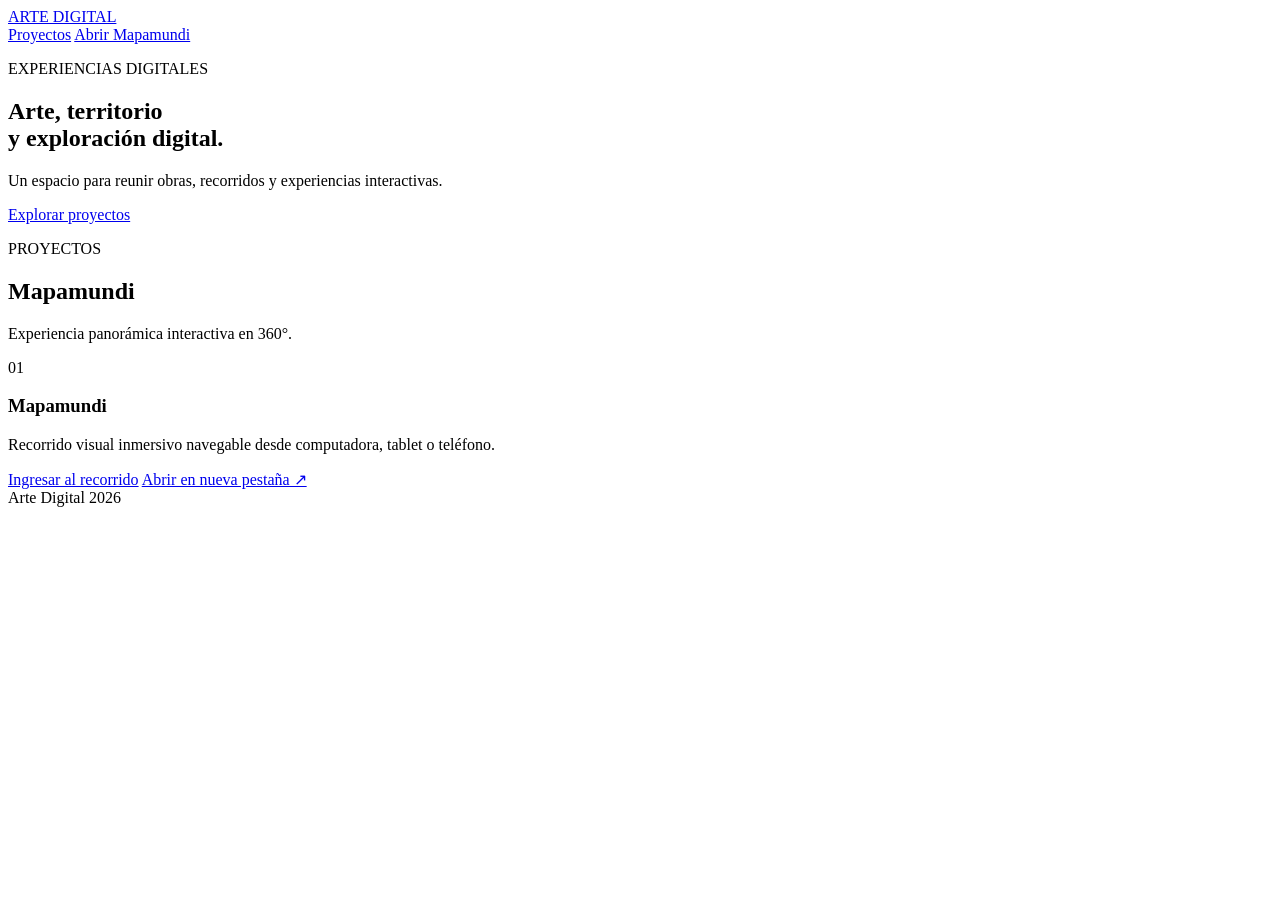
==== index.html @ e3f65c08 "Add files via upload" ====
<!doctype html>
<html lang="es">
<head>
  <meta charset="utf-8" />
  <meta name="viewport" content="width=device-width, initial-scale=1" />
  <meta name="theme-color" content="#0b0b0d" />
  <title>Arte Digital</title>
  <meta name="description" content="Arte Digital — proyectos, experiencias y recorridos interactivos." />
  <link rel="preconnect" href="https://fonts.googleapis.com">
  <link rel="preconnect" href="https://fonts.gstatic.com" crossorigin>
  <link href="https://fonts.googleapis.com/css2?family=Montserrat:wght@400;500;600;700&display=swap" rel="stylesheet">
  <link rel="stylesheet" href="styles.css" />
</head>
<body>
  <header class="site-header">
    <a class="brand" href="./">ARTE DIGITAL</a>
    <nav>
      <a href="#proyectos">Proyectos</a>
      <a href="./mapamundi/">Abrir Mapamundi</a>
    </nav>
  </header>

  <main>
    <section class="hero">
      <div class="hero-copy">
        <p class="eyebrow">EXPERIENCIAS DIGITALES</p>
        <h1>Arte, territorio<br>y exploración digital.</h1>
        <p class="lead">Un espacio para reunir obras, recorridos y experiencias interactivas.</p>
        <a class="button" href="#proyectos">Explorar proyectos</a>
      </div>
    </section>

    <section class="projects" id="proyectos">
      <div class="section-heading">
        <p class="eyebrow">PROYECTOS</p>
        <h2>Mapamundi</h2>
        <p>Experiencia panorámica interactiva en 360°.</p>
      </div>

      <article class="project-card">
        <div class="project-image" role="img" aria-label="Vista previa de Mapamundi"></div>
        <div class="project-info">
          <p class="project-number">01</p>
          <h3>Mapamundi</h3>
          <p>Recorrido visual inmersivo navegable desde computadora, tablet o teléfono.</p>
          <div class="actions">
            <a class="button" href="./mapamundi/">Ingresar al recorrido</a>
            <a class="text-link" href="./mapamundi/" target="_blank" rel="noopener">Abrir en nueva pestaña ↗</a>
          </div>
        </div>
      </article>
    </section>
  </main>

  <footer>
    <span>Arte Digital</span>
    <span>2026</span>
  </footer>
</body>
</html>
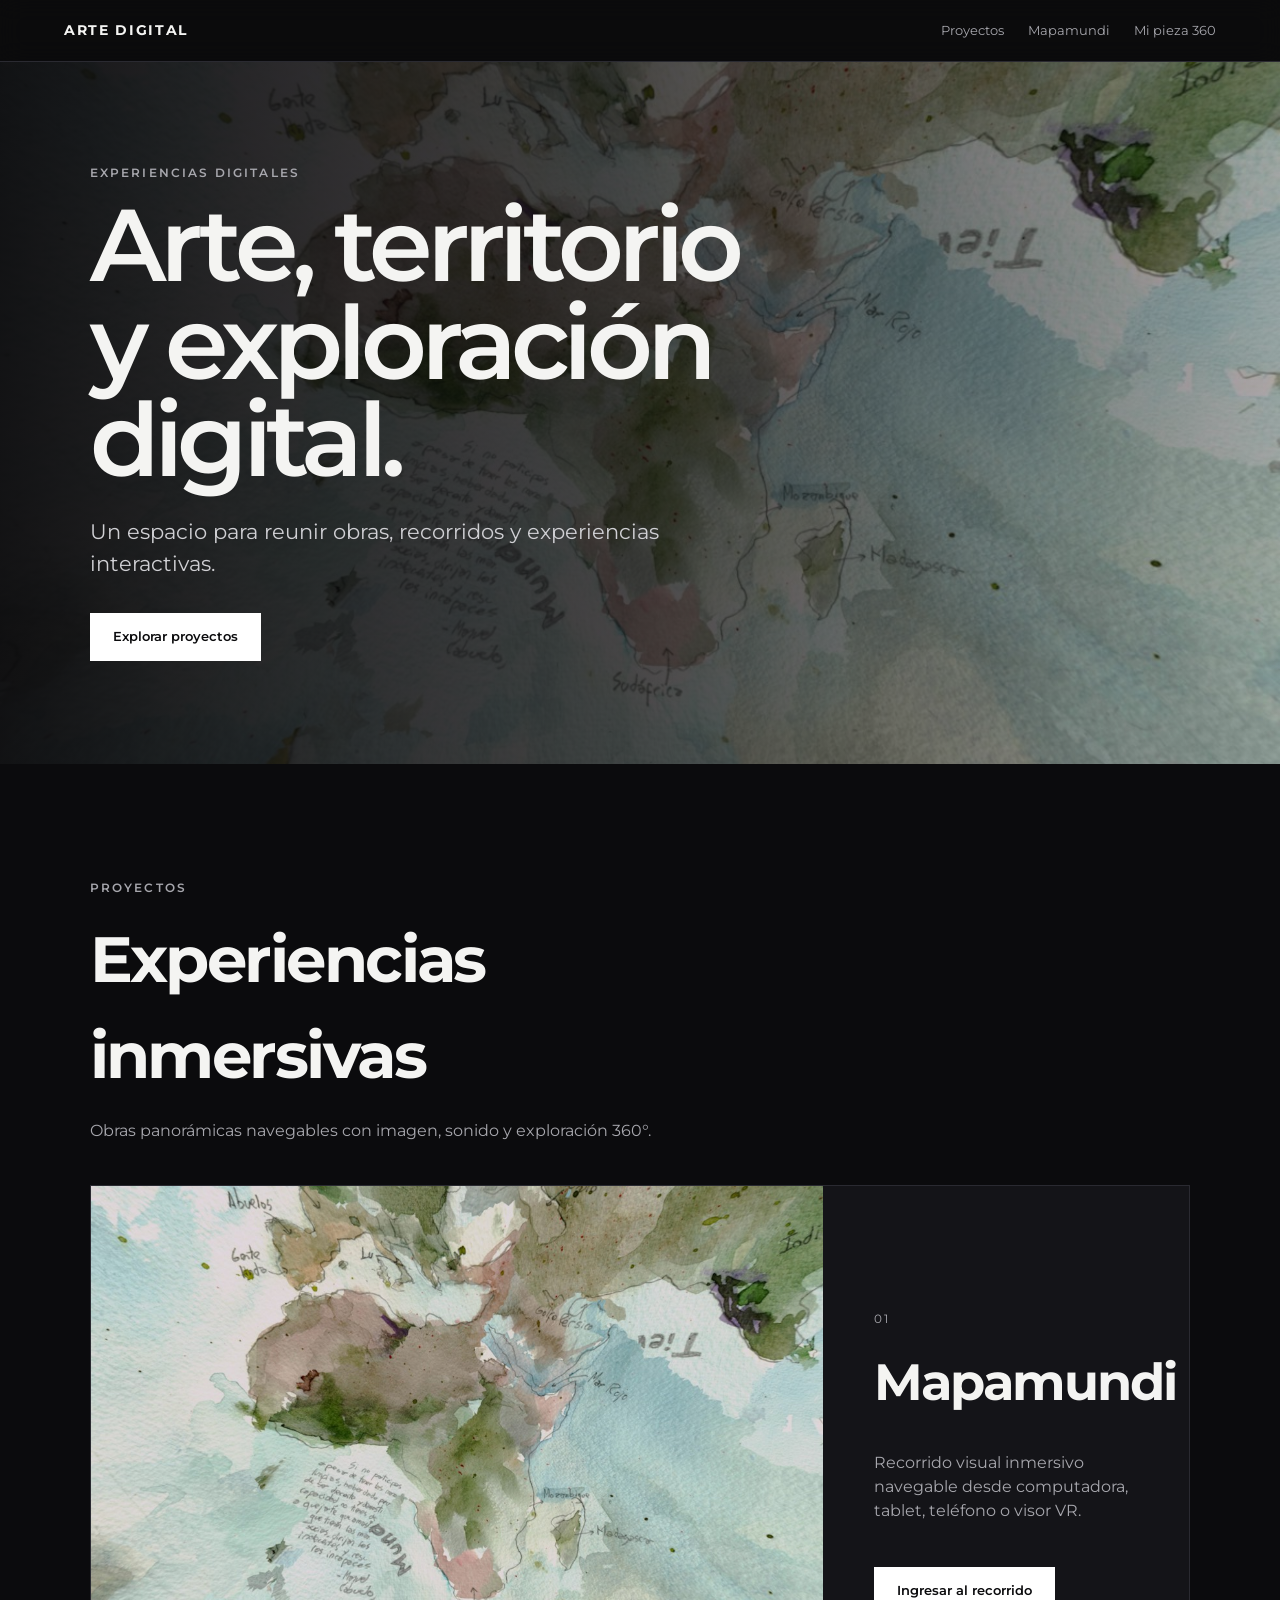
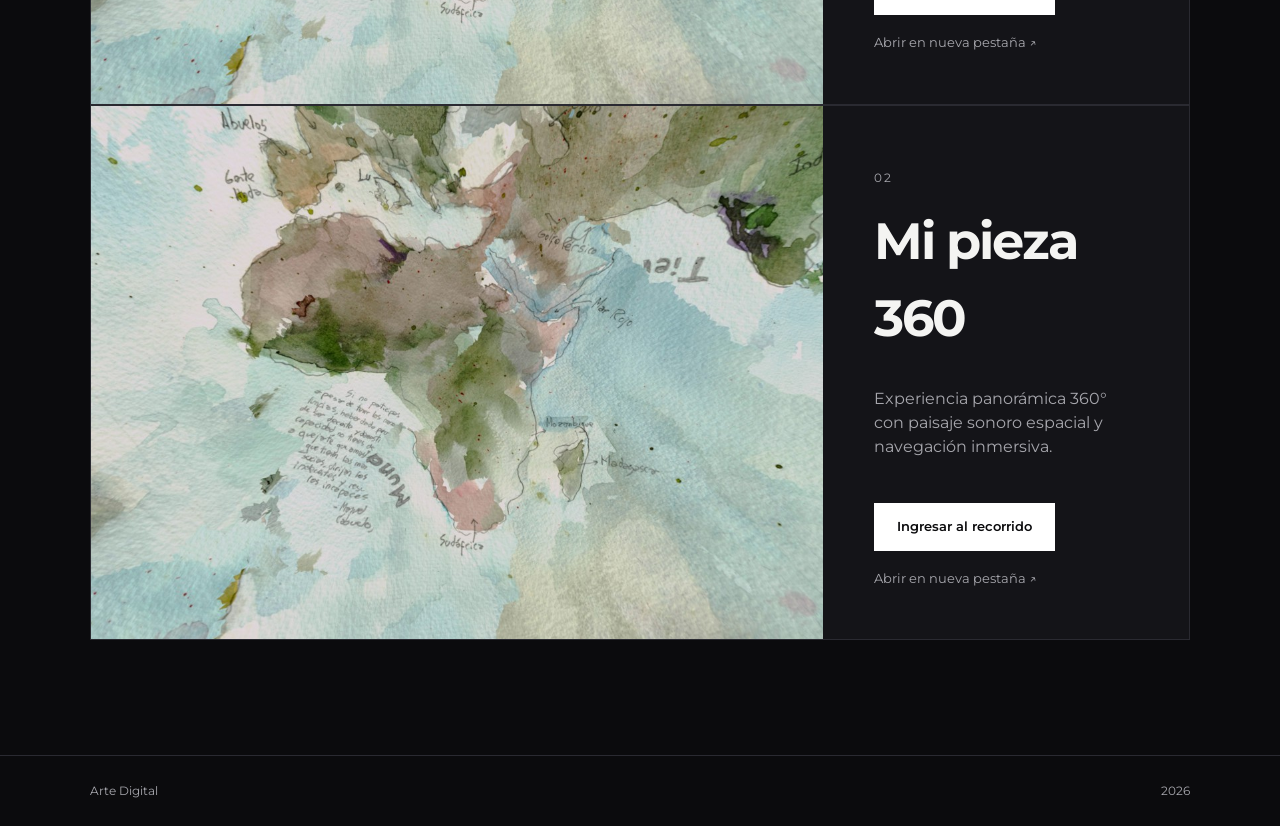
==== commit 3ecbe02e: "Add files via upload" ====
--- a/index.html
+++ b/index.html
@@ -16,7 +16,8 @@
     <a class="brand" href="./">ARTE DIGITAL</a>
     <nav>
       <a href="#proyectos">Proyectos</a>
-      <a href="./mapamundi/">Abrir Mapamundi</a>
+      <a href="./mapamundi/">Mapamundi</a>
+      <a href="./mipieza360/">Mi pieza 360</a>
     </nav>
   </header>
 
@@ -33,19 +34,32 @@
     <section class="projects" id="proyectos">
       <div class="section-heading">
         <p class="eyebrow">PROYECTOS</p>
-        <h2>Mapamundi</h2>
-        <p>Experiencia panorámica interactiva en 360°.</p>
+        <h2>Experiencias inmersivas</h2>
+        <p>Obras panorámicas navegables con imagen, sonido y exploración 360°.</p>
       </div>
 
       <article class="project-card">
-        <div class="project-image" role="img" aria-label="Vista previa de Mapamundi"></div>
+        <div class="project-image project-image-mapamundi" role="img" aria-label="Vista previa de Mapamundi"></div>
         <div class="project-info">
           <p class="project-number">01</p>
           <h3>Mapamundi</h3>
-          <p>Recorrido visual inmersivo navegable desde computadora, tablet o teléfono.</p>
+          <p>Recorrido visual inmersivo navegable desde computadora, tablet, teléfono o visor VR.</p>
           <div class="actions">
             <a class="button" href="./mapamundi/">Ingresar al recorrido</a>
             <a class="text-link" href="./mapamundi/" target="_blank" rel="noopener">Abrir en nueva pestaña ↗</a>
+          </div>
+        </div>
+      </article>
+
+      <article class="project-card">
+        <div class="project-image project-image-mipieza" role="img" aria-label="Vista previa de Mi pieza 360"></div>
+        <div class="project-info">
+          <p class="project-number">02</p>
+          <h3>Mi pieza 360</h3>
+          <p>Experiencia panorámica 360° con paisaje sonoro espacial y navegación inmersiva.</p>
+          <div class="actions">
+            <a class="button" href="./mipieza360/">Ingresar al recorrido</a>
+            <a class="text-link" href="./mipieza360/" target="_blank" rel="noopener">Abrir en nueva pestaña ↗</a>
           </div>
         </div>
       </article>
--- a/styles.css
+++ b/styles.css
@@ -0,0 +1,118 @@
+:root {
+  --bg: #0b0b0d;
+  --panel: #141418;
+  --text: #f4f4f2;
+  --muted: #a7a7ad;
+  --line: #2a2a31;
+  --accent: #ffffff;
+}
+
+* { box-sizing: border-box; }
+html { scroll-behavior: smooth; }
+body {
+  margin: 0;
+  background: var(--bg);
+  color: var(--text);
+  font-family: "Montserrat", Arial, sans-serif;
+  line-height: 1.5;
+}
+a { color: inherit; }
+.site-header {
+  position: sticky;
+  top: 0;
+  z-index: 20;
+  display: flex;
+  align-items: center;
+  justify-content: space-between;
+  padding: 20px clamp(20px, 5vw, 72px);
+  background: rgba(11, 11, 13, .82);
+  backdrop-filter: blur(12px);
+  border-bottom: 1px solid var(--line);
+}
+.brand {
+  text-decoration: none;
+  font-weight: 700;
+  letter-spacing: .12em;
+  font-size: 14px;
+}
+nav { display: flex; gap: 24px; }
+nav a { text-decoration: none; color: var(--muted); font-size: 13px; }
+nav a:hover { color: var(--text); }
+.hero {
+  min-height: 72vh;
+  display: grid;
+  align-items: end;
+  padding: clamp(44px, 8vw, 110px) clamp(20px, 7vw, 110px);
+  background:
+    linear-gradient(90deg, rgba(11,11,13,.96) 0%, rgba(11,11,13,.72) 48%, rgba(11,11,13,.24) 100%),
+    url("mapamundi-preview.jpg") center/cover no-repeat;
+}
+.hero-copy { max-width: 820px; }
+.eyebrow {
+  margin: 0 0 14px;
+  color: var(--muted);
+  font-size: 12px;
+  font-weight: 600;
+  letter-spacing: .18em;
+}
+h1 {
+  margin: 0;
+  font-size: clamp(48px, 8vw, 116px);
+  line-height: .95;
+  letter-spacing: -.055em;
+  font-weight: 600;
+}
+.lead {
+  max-width: 620px;
+  margin: 28px 0 34px;
+  color: #d0d0d4;
+  font-size: clamp(16px, 2vw, 21px);
+}
+.button {
+  display: inline-flex;
+  align-items: center;
+  justify-content: center;
+  min-height: 48px;
+  padding: 0 22px;
+  border: 1px solid var(--accent);
+  background: var(--accent);
+  color: #0b0b0d;
+  text-decoration: none;
+  font-size: 13px;
+  font-weight: 600;
+  transition: .2s ease;
+}
+.button:hover { background: transparent; color: var(--text); }
+.projects { padding: clamp(70px, 9vw, 130px) clamp(20px, 7vw, 110px); }
+.section-heading { max-width: 650px; margin-bottom: 42px; }
+.section-heading h2 { margin: 0 0 10px; font-size: clamp(36px, 5vw, 70px); letter-spacing: -.04em; }
+.section-heading p:last-child { color: var(--muted); }
+.project-card {
+  display: grid;
+  grid-template-columns: minmax(0, 1.5fr) minmax(280px, .75fr);
+  min-height: 520px;
+  border: 1px solid var(--line);
+  background: var(--panel);
+}
+.project-image { background: url("mapamundi-preview.jpg") center/cover no-repeat; min-height: 420px; }
+.project-info { display: flex; flex-direction: column; justify-content: flex-end; padding: clamp(28px, 4vw, 54px); }
+.project-number { color: var(--muted); font-size: 12px; letter-spacing: .18em; }
+.project-info h3 { margin: 4px 0 14px; font-size: clamp(32px, 4vw, 52px); letter-spacing: -.04em; }
+.project-info > p { color: var(--muted); }
+.actions { display: flex; flex-direction: column; align-items: flex-start; gap: 18px; margin-top: 28px; }
+.text-link { color: var(--muted); text-decoration: none; font-size: 13px; }
+.text-link:hover { color: var(--text); }
+footer {
+  display: flex;
+  justify-content: space-between;
+  padding: 26px clamp(20px, 7vw, 110px);
+  border-top: 1px solid var(--line);
+  color: var(--muted);
+  font-size: 12px;
+}
+@media (max-width: 780px) {
+  nav a:first-child { display: none; }
+  .hero { min-height: 66vh; }
+  .project-card { grid-template-columns: 1fr; }
+  .project-image { min-height: 55vw; }
+}
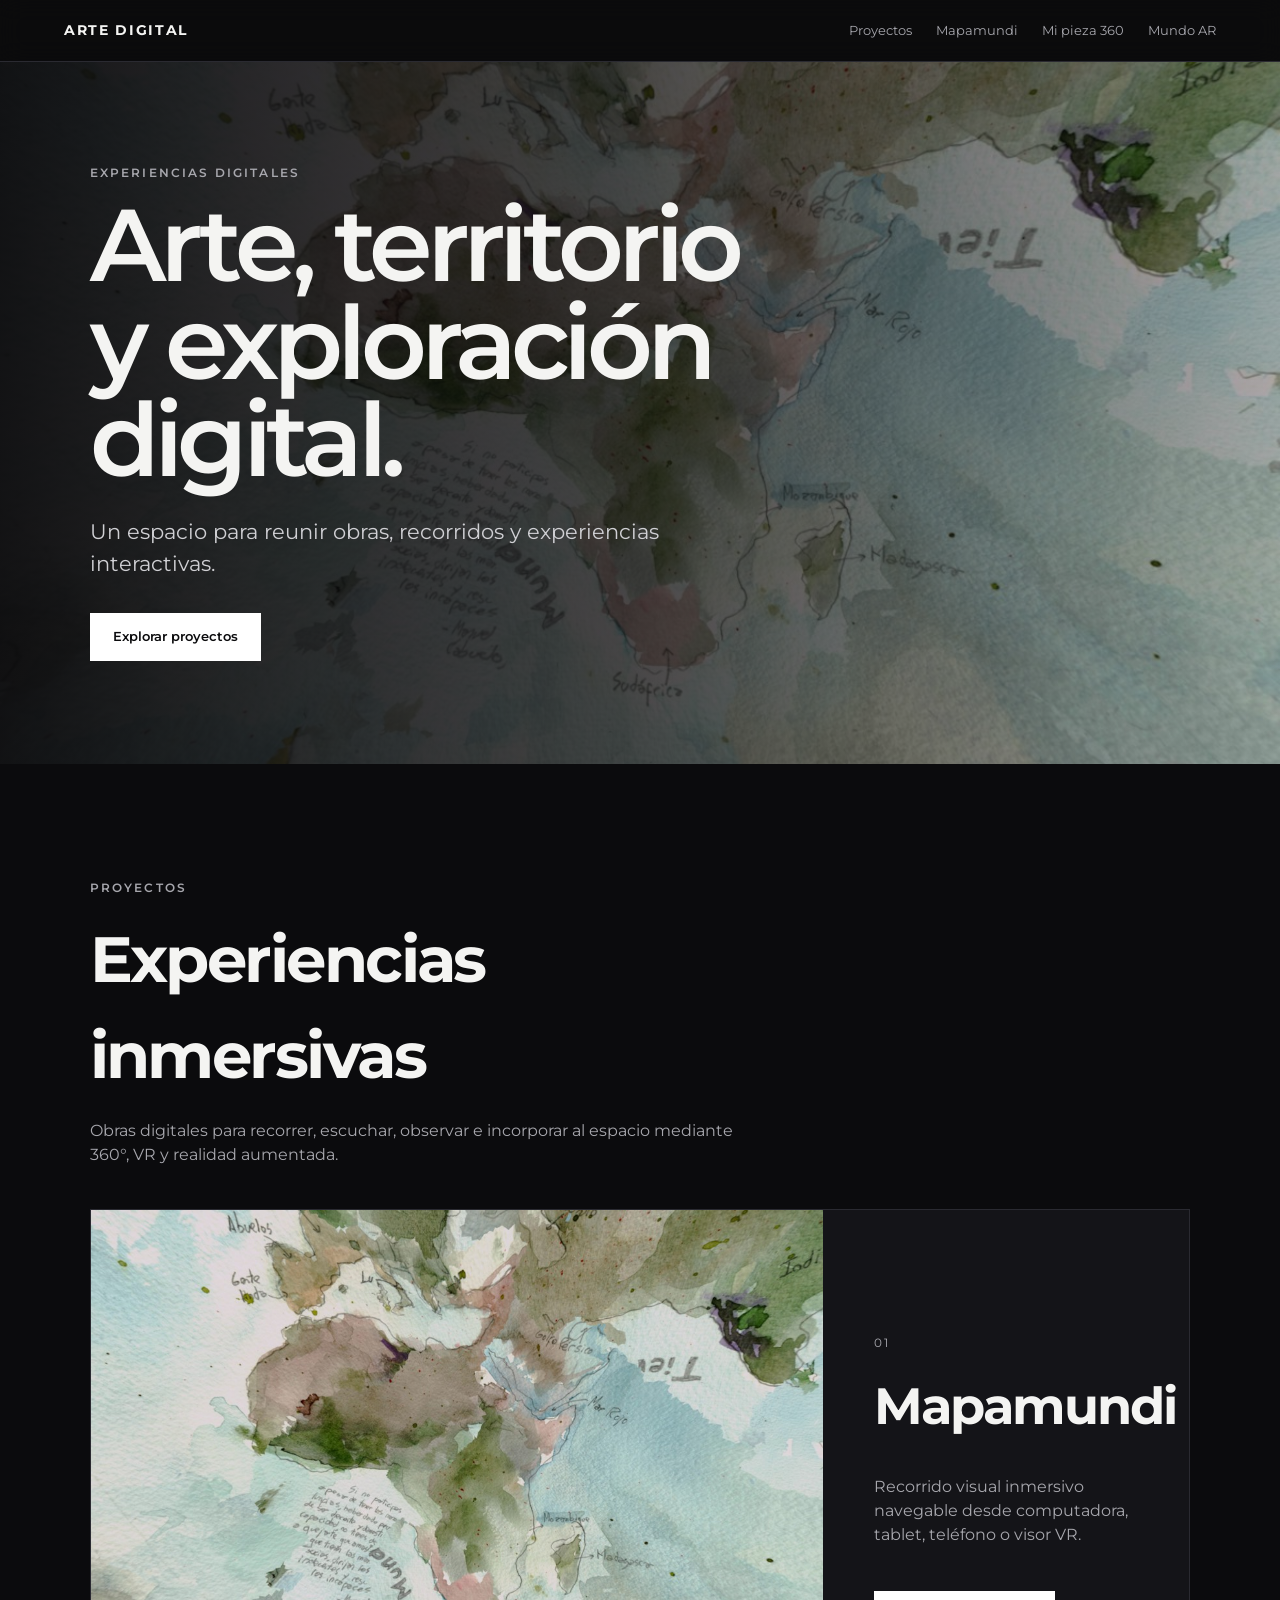
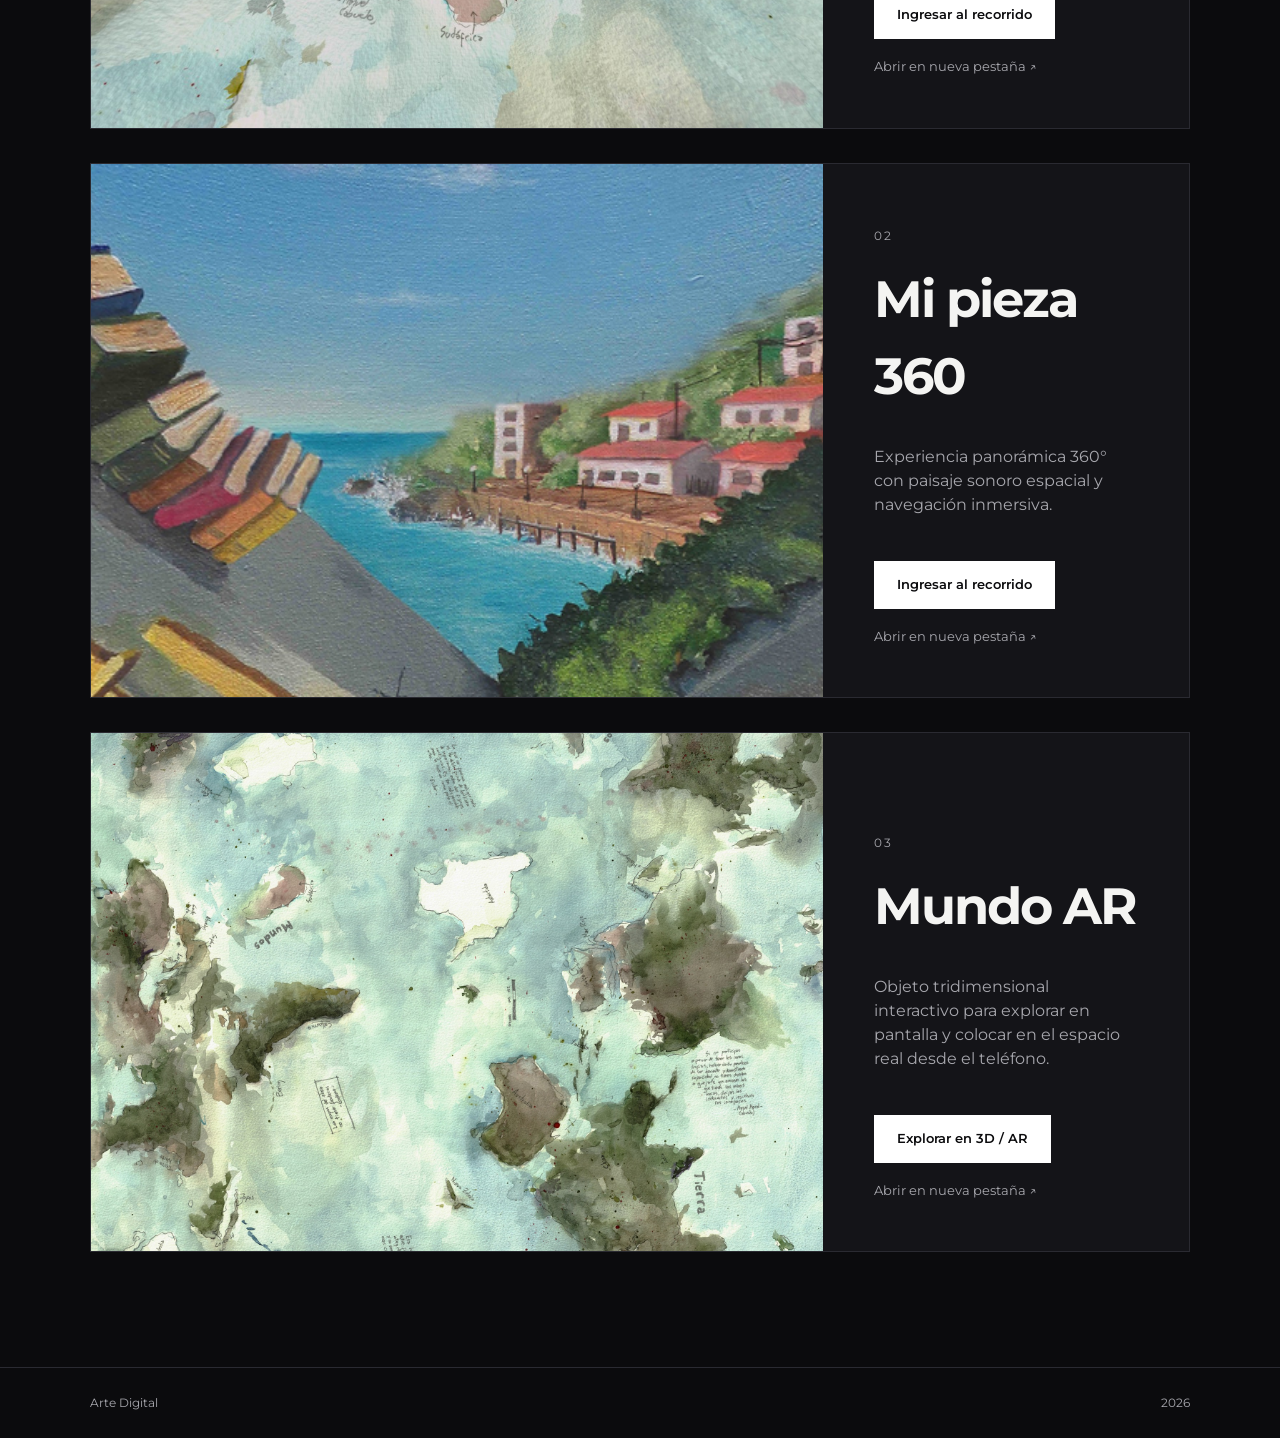
==== commit 144c2eff: "Add files via upload" ====
--- a/index.html
+++ b/index.html
@@ -18,6 +18,7 @@
       <a href="#proyectos">Proyectos</a>
       <a href="./mapamundi/">Mapamundi</a>
       <a href="./mipieza360/">Mi pieza 360</a>
+      <a href="./mundo-ar/">Mundo AR</a>
     </nav>
   </header>
 
@@ -35,7 +36,7 @@
       <div class="section-heading">
         <p class="eyebrow">PROYECTOS</p>
         <h2>Experiencias inmersivas</h2>
-        <p>Obras panorámicas navegables con imagen, sonido y exploración 360°.</p>
+        <p>Obras digitales para recorrer, escuchar, observar e incorporar al espacio mediante 360°, VR y realidad aumentada.</p>
       </div>
 
       <article class="project-card">
@@ -63,6 +64,19 @@
           </div>
         </div>
       </article>
+
+      <article class="project-card">
+        <div class="project-image project-image-mundo" role="img" aria-label="Vista previa de Mundo AR"></div>
+        <div class="project-info">
+          <p class="project-number">03</p>
+          <h3>Mundo AR</h3>
+          <p>Objeto tridimensional interactivo para explorar en pantalla y colocar en el espacio real desde el teléfono.</p>
+          <div class="actions">
+            <a class="button" href="./mundo-ar/">Explorar en 3D / AR</a>
+            <a class="text-link" href="./mundo-ar/" target="_blank" rel="noopener">Abrir en nueva pestaña ↗</a>
+          </div>
+        </div>
+      </article>
     </section>
   </main>
 
--- a/styles.css
+++ b/styles.css
@@ -94,7 +94,11 @@
   border: 1px solid var(--line);
   background: var(--panel);
 }
-.project-image { background: url("mapamundi-preview.jpg") center/cover no-repeat; min-height: 420px; }
+ .project-image { min-height: 420px; background-position: center; background-size: cover; background-repeat: no-repeat; }
+.project-image-mapamundi { background-image: url("mapamundi-preview.jpg"); }
+.project-image-mipieza { background-image: url("mipieza360-preview.jpg"); }
+.project-image-mundo { background-image: url("mundo-ar-preview.jpg"); }
+.project-card + .project-card { margin-top: 34px; }
 .project-info { display: flex; flex-direction: column; justify-content: flex-end; padding: clamp(28px, 4vw, 54px); }
 .project-number { color: var(--muted); font-size: 12px; letter-spacing: .18em; }
 .project-info h3 { margin: 4px 0 14px; font-size: clamp(32px, 4vw, 52px); letter-spacing: -.04em; }
@@ -110,8 +114,12 @@
   color: var(--muted);
   font-size: 12px;
 }
+@media (max-width: 900px) {
+  nav { gap: 14px; }
+  nav a:first-child { display: none; }
+}
 @media (max-width: 780px) {
-  nav a:first-child { display: none; }
+  nav a:not(:last-child) { display: none; }
   .hero { min-height: 66vh; }
   .project-card { grid-template-columns: 1fr; }
   .project-image { min-height: 55vw; }
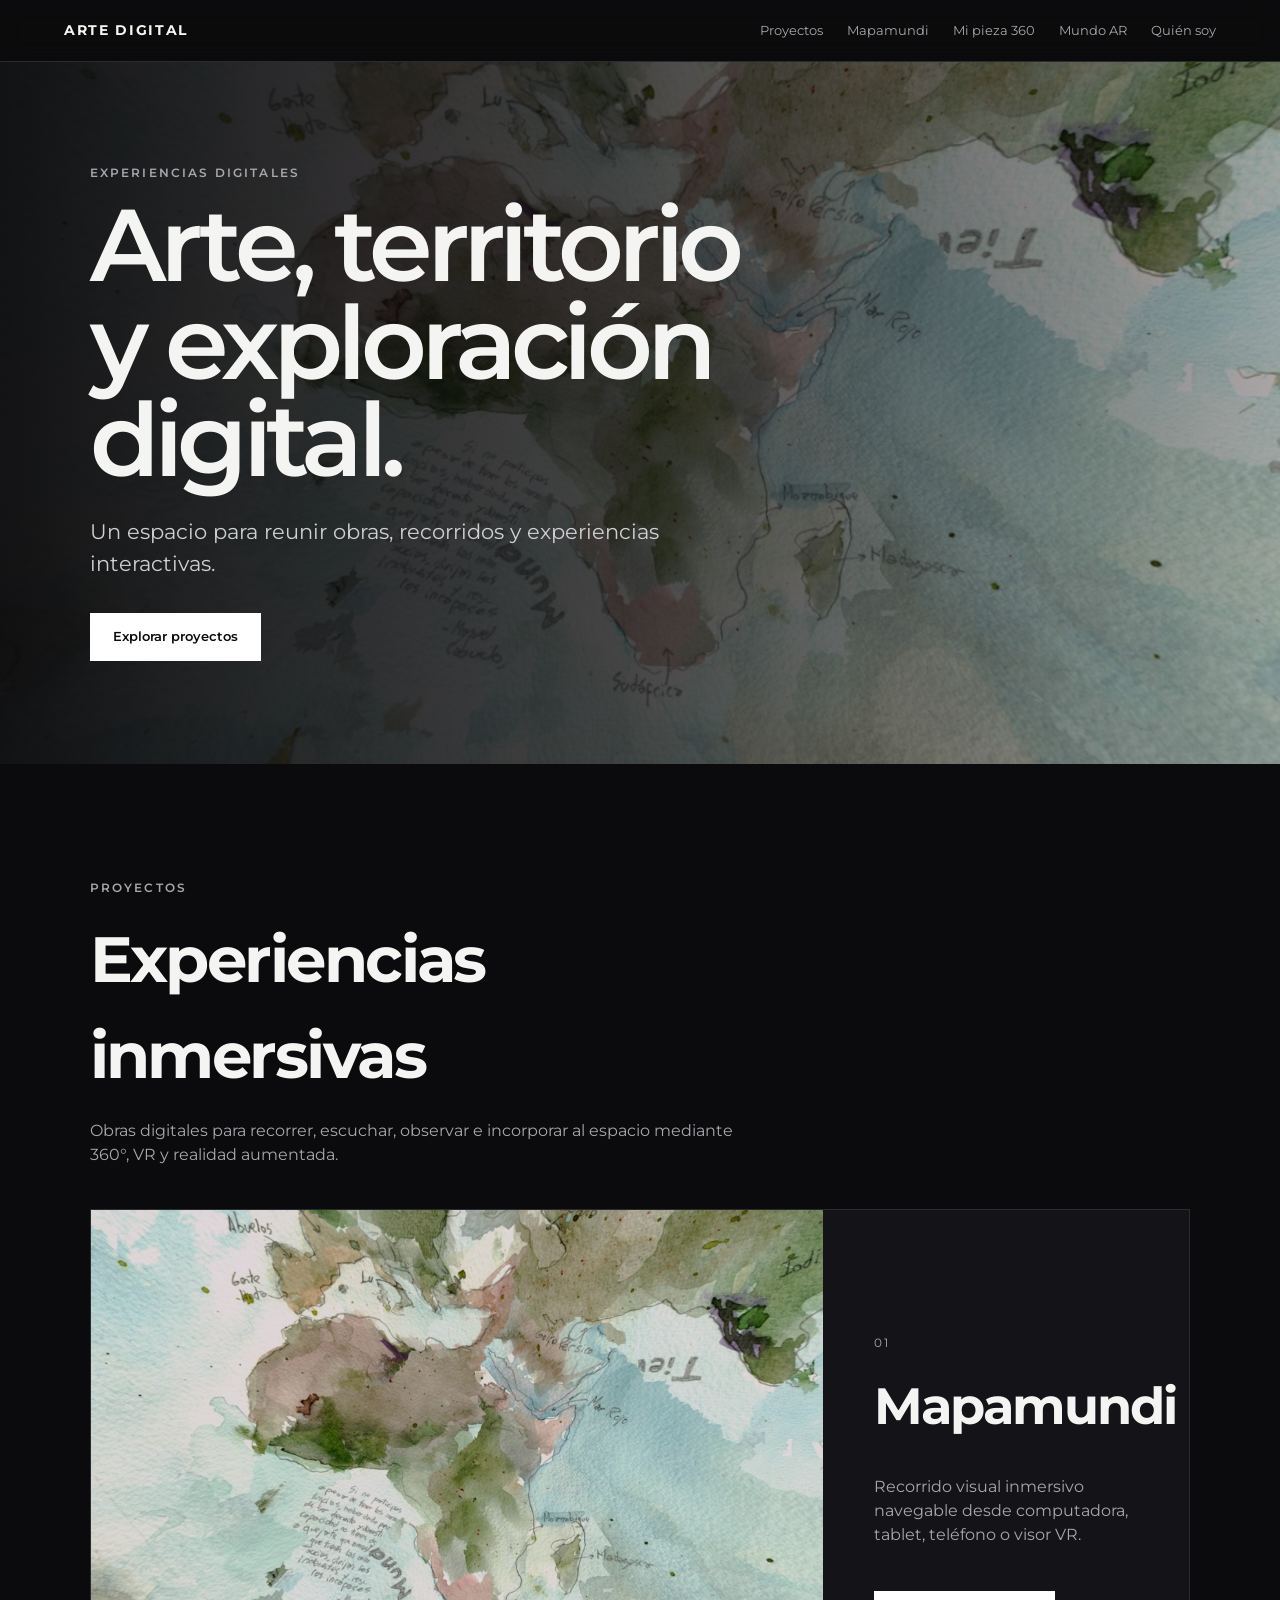
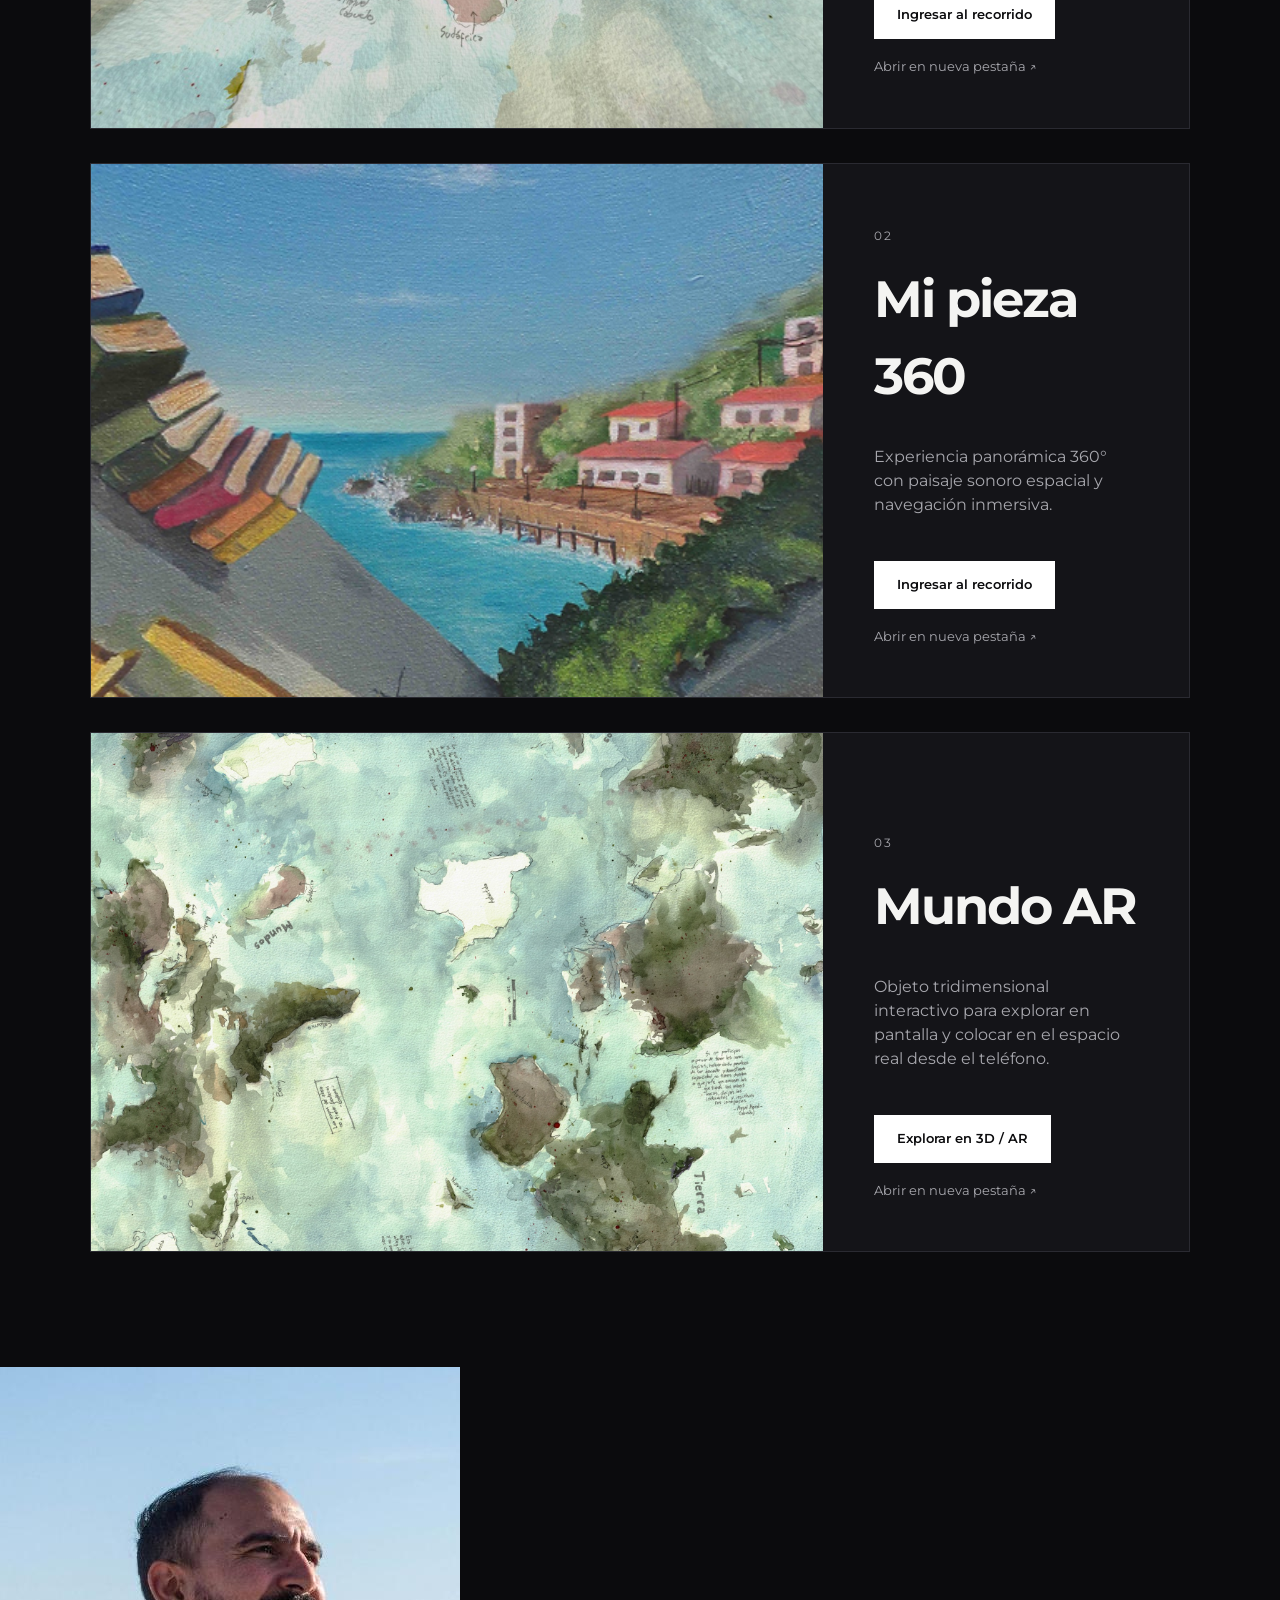
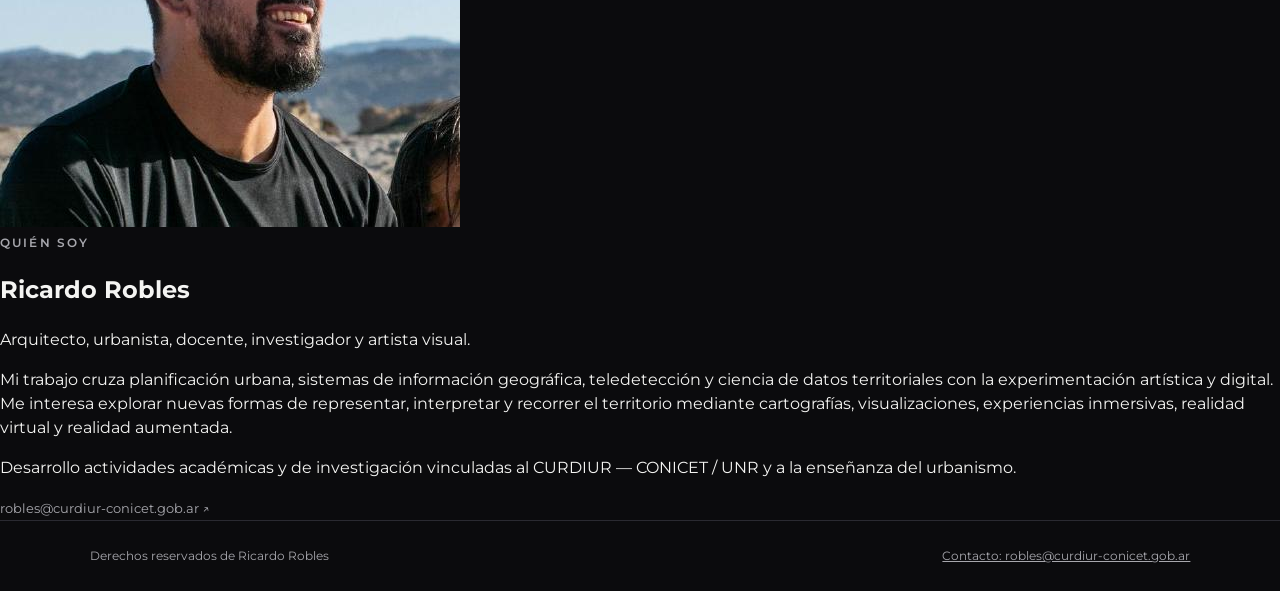
==== commit d5e8fa9c: "Add files via upload" ====
--- a/index.html
+++ b/index.html
@@ -19,6 +19,7 @@
       <a href="./mapamundi/">Mapamundi</a>
       <a href="./mipieza360/">Mi pieza 360</a>
       <a href="./mundo-ar/">Mundo AR</a>
+      <a href="#quien-soy">Quién soy</a>
     </nav>
   </header>
 
@@ -78,11 +79,27 @@
         </div>
       </article>
     </section>
+
+
+    <section class="about" id="quien-soy">
+      <div class="about-image">
+        <img src="ricardo-robles.jpg" alt="Retrato de Ricardo Robles">
+      </div>
+      <div class="about-copy">
+        <p class="eyebrow">QUIÉN SOY</p>
+        <h2>Ricardo Robles</h2>
+        <p class="about-lead">Arquitecto, urbanista, docente, investigador y artista visual.</p>
+        <p>Mi trabajo cruza planificación urbana, sistemas de información geográfica, teledetección y ciencia de datos territoriales con la experimentación artística y digital. Me interesa explorar nuevas formas de representar, interpretar y recorrer el territorio mediante cartografías, visualizaciones, experiencias inmersivas, realidad virtual y realidad aumentada.</p>
+        <p>Desarrollo actividades académicas y de investigación vinculadas al CURDIUR — CONICET / UNR y a la enseñanza del urbanismo.</p>
+        <a class="text-link about-contact" href="mailto:robles@curdiur-conicet.gob.ar">robles@curdiur-conicet.gob.ar ↗</a>
+      </div>
+    </section>
+
   </main>
 
   <footer>
-    <span>Arte Digital</span>
-    <span>2026</span>
+    <span>Derechos reservados de Ricardo Robles</span>
+    <a href="mailto:robles@curdiur-conicet.gob.ar">Contacto: robles@curdiur-conicet.gob.ar</a>
   </footer>
 </body>
 </html>
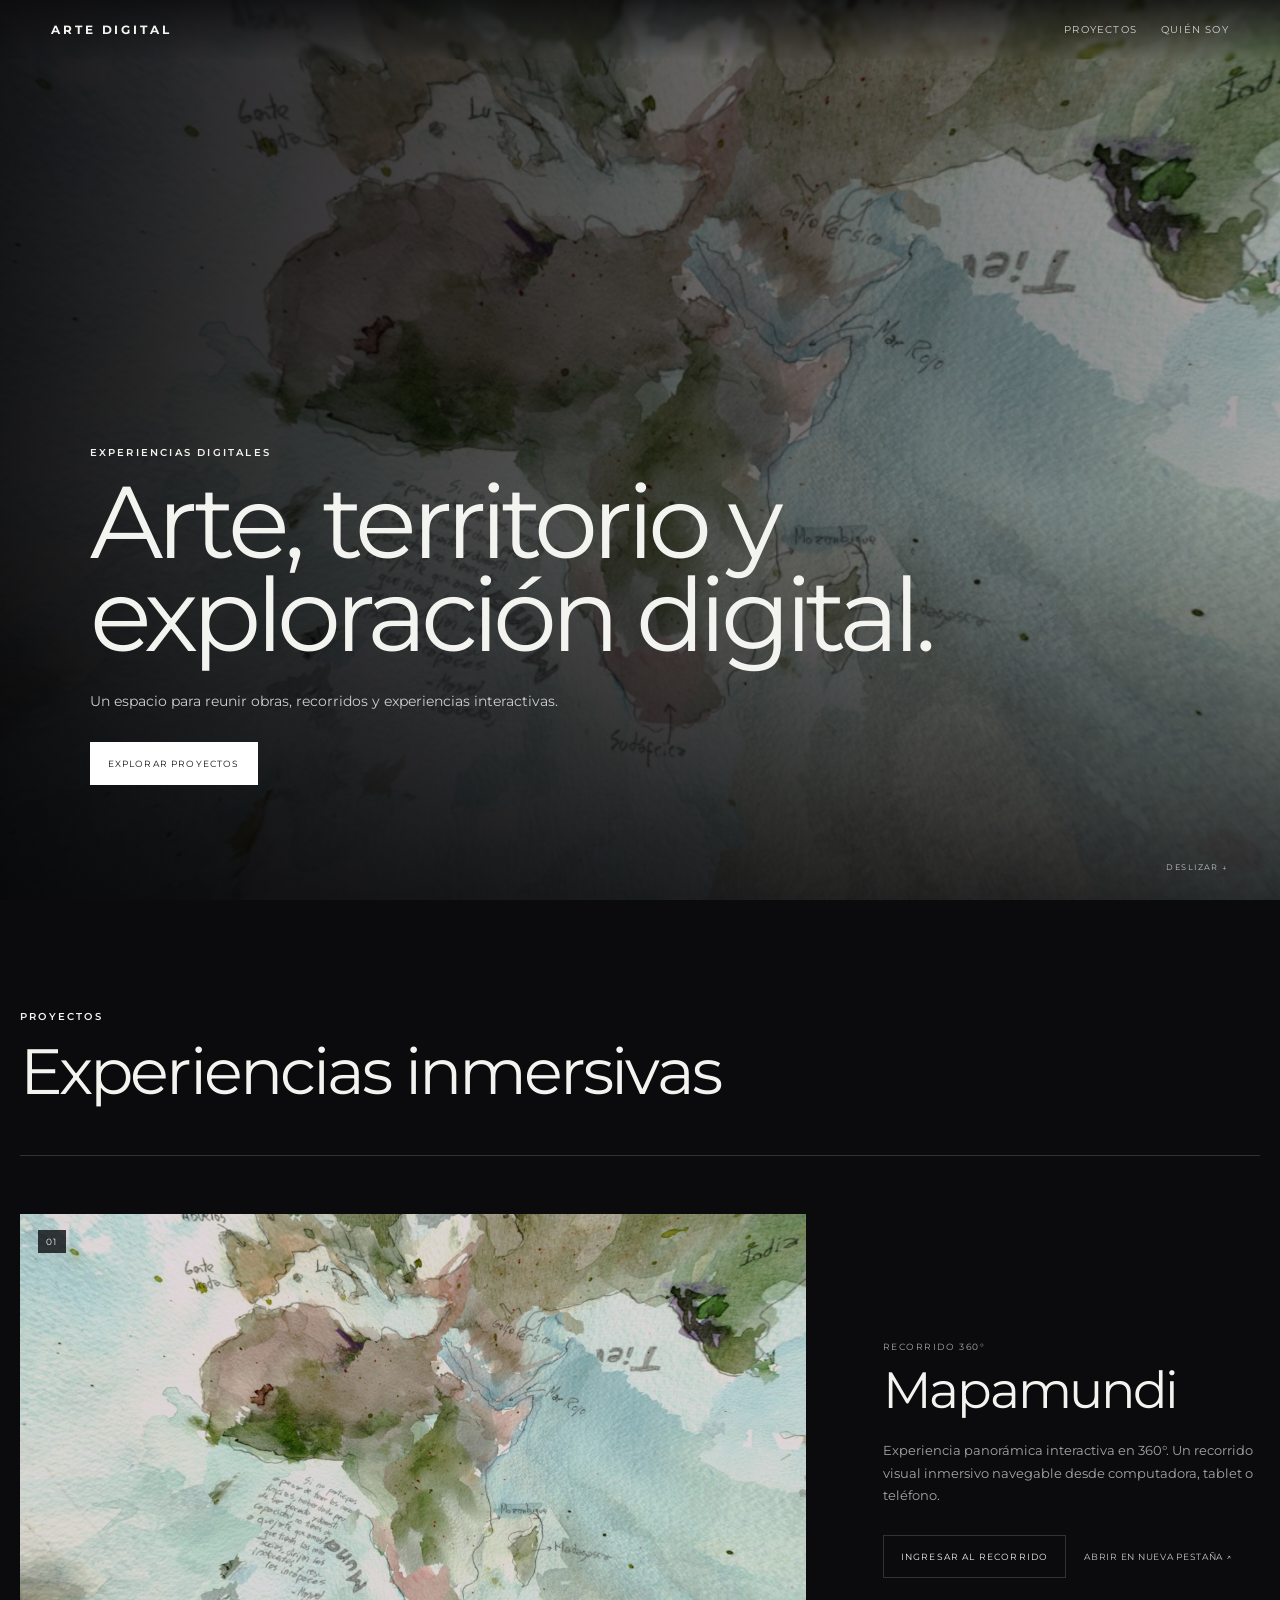
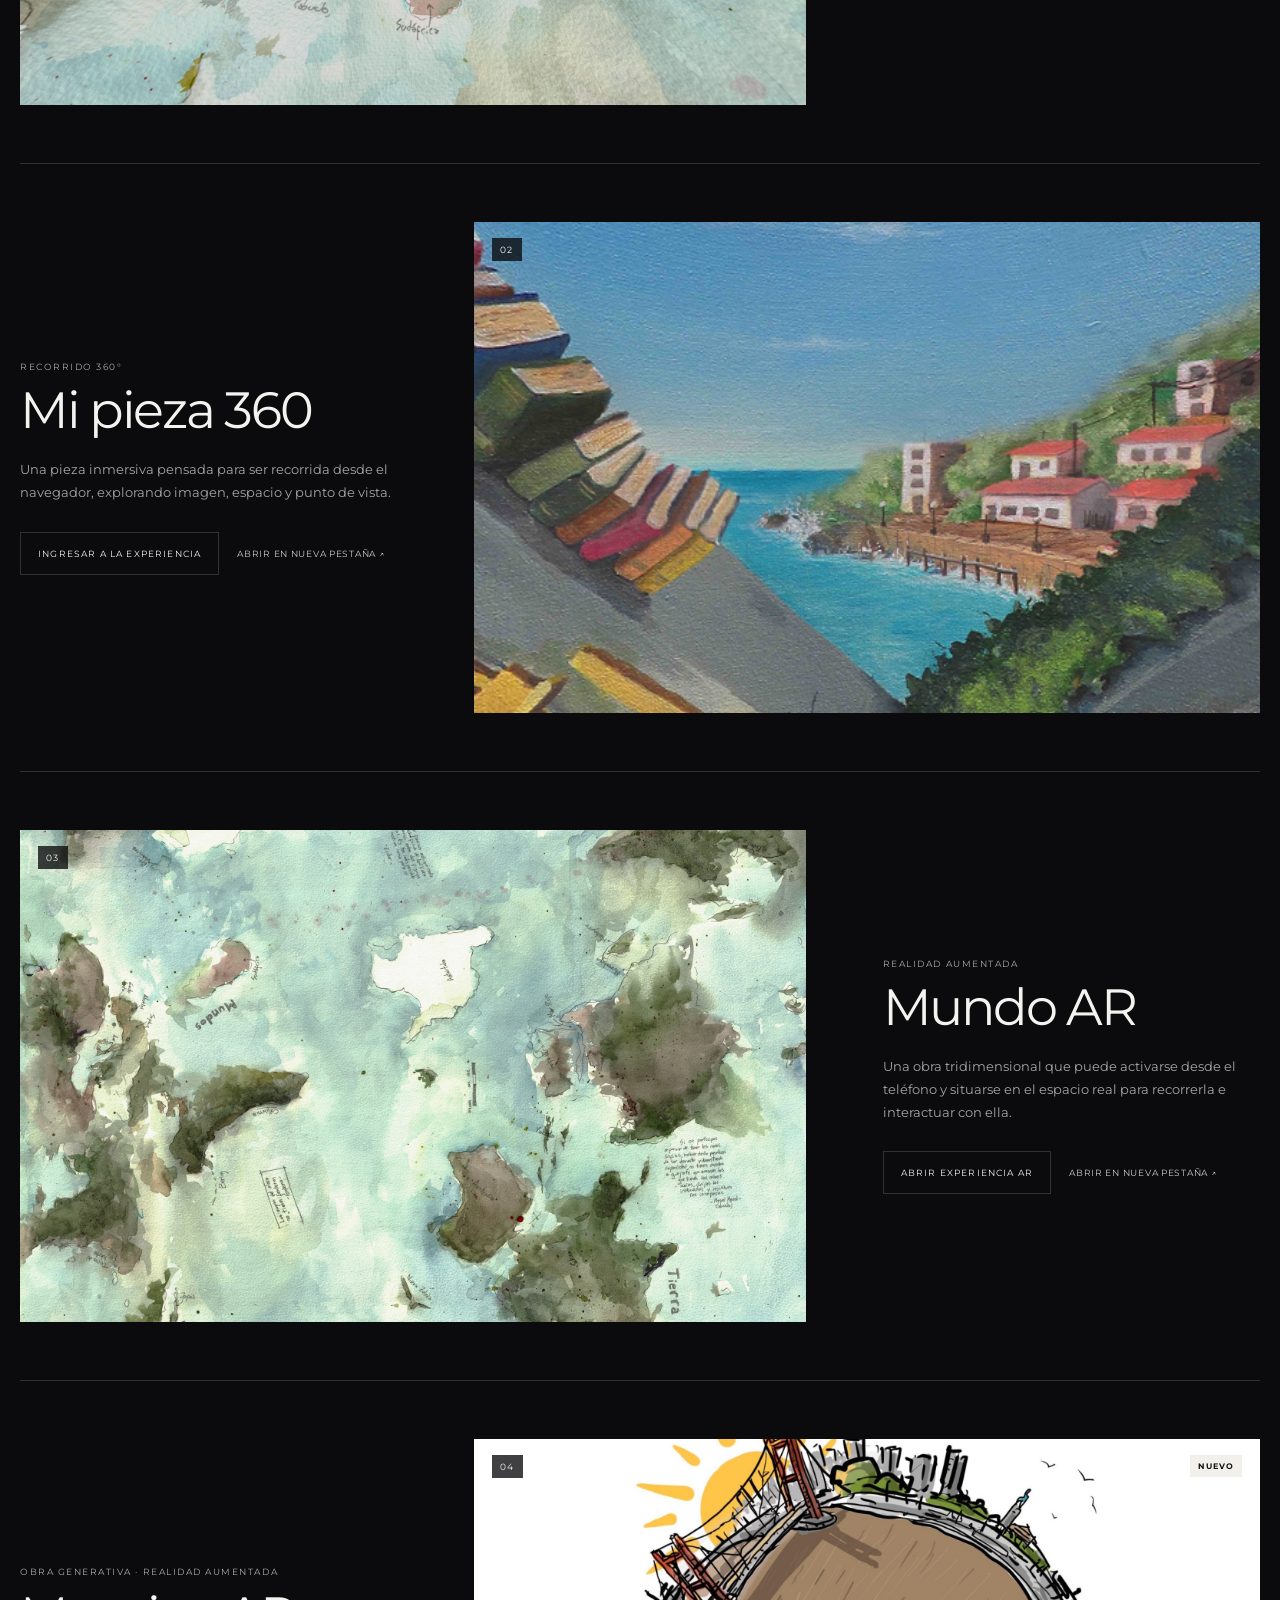
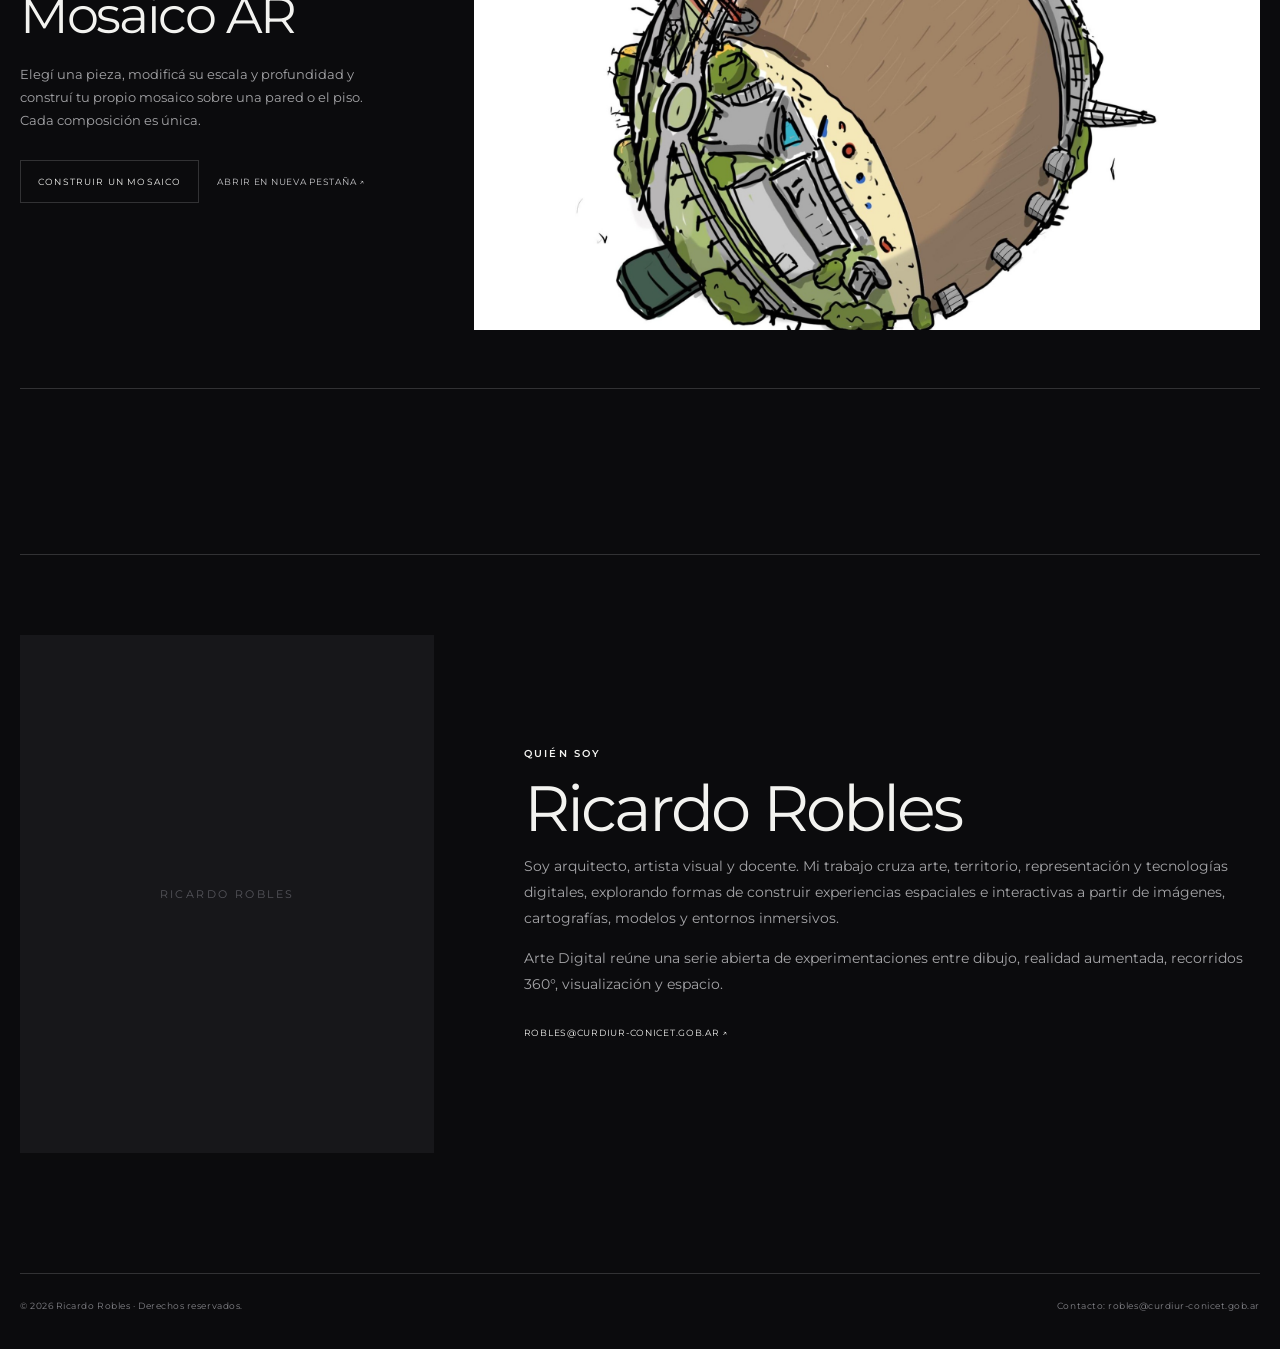
==== commit 7e2a2398: "Add files via upload" ====
--- a/index.html
+++ b/index.html
@@ -4,102 +4,126 @@
   <meta charset="utf-8" />
   <meta name="viewport" content="width=device-width, initial-scale=1" />
   <meta name="theme-color" content="#0b0b0d" />
-  <title>Arte Digital</title>
-  <meta name="description" content="Arte Digital — proyectos, experiencias y recorridos interactivos." />
+  <meta name="description" content="Arte Digital — proyectos, experiencias y recorridos interactivos de Ricardo Robles." />
+  <title>Arte Digital · Ricardo Robles</title>
   <link rel="preconnect" href="https://fonts.googleapis.com">
   <link rel="preconnect" href="https://fonts.gstatic.com" crossorigin>
-  <link href="https://fonts.googleapis.com/css2?family=Montserrat:wght@400;500;600;700&display=swap" rel="stylesheet">
-  <link rel="stylesheet" href="styles.css" />
+  <link href="https://fonts.googleapis.com/css2?family=Montserrat:wght@300;400;500;600;700&display=swap" rel="stylesheet">
+  <link rel="stylesheet" href="./styles.css" />
 </head>
 <body>
   <header class="site-header">
-    <a class="brand" href="./">ARTE DIGITAL</a>
-    <nav>
+    <a class="brand" href="#inicio">ARTE DIGITAL</a>
+    <nav class="nav" aria-label="Navegación principal">
       <a href="#proyectos">Proyectos</a>
-      <a href="./mapamundi/">Mapamundi</a>
-      <a href="./mipieza360/">Mi pieza 360</a>
-      <a href="./mundo-ar/">Mundo AR</a>
       <a href="#quien-soy">Quién soy</a>
     </nav>
   </header>
 
   <main>
-    <section class="hero">
-      <div class="hero-copy">
+    <section id="inicio" class="hero">
+      <div class="hero-bg" aria-hidden="true"></div>
+      <div class="hero-overlay" aria-hidden="true"></div>
+      <div class="hero-content">
         <p class="eyebrow">EXPERIENCIAS DIGITALES</p>
-        <h1>Arte, territorio<br>y exploración digital.</h1>
-        <p class="lead">Un espacio para reunir obras, recorridos y experiencias interactivas.</p>
-        <a class="button" href="#proyectos">Explorar proyectos</a>
+        <h1>Arte, territorio y<br>exploración digital.</h1>
+        <p class="hero-copy">Un espacio para reunir obras, recorridos y experiencias interactivas.</p>
+        <a class="button button-light" href="#proyectos">Explorar proyectos</a>
       </div>
+      <div class="scroll-note">DESLIZAR ↓</div>
     </section>
 
-    <section class="projects" id="proyectos">
+    <section id="proyectos" class="projects section-shell">
       <div class="section-heading">
         <p class="eyebrow">PROYECTOS</p>
         <h2>Experiencias inmersivas</h2>
-        <p>Obras digitales para recorrer, escuchar, observar e incorporar al espacio mediante 360°, VR y realidad aumentada.</p>
       </div>
 
       <article class="project-card">
-        <div class="project-image project-image-mapamundi" role="img" aria-label="Vista previa de Mapamundi"></div>
+        <a class="project-image" href="./mapamundi/" aria-label="Abrir Mapamundi">
+          <img src="./mapamundi-preview.jpg" alt="Vista previa de Mapamundi" />
+          <span class="project-number">01</span>
+        </a>
         <div class="project-info">
-          <p class="project-number">01</p>
+          <p class="project-type">RECORRIDO 360°</p>
           <h3>Mapamundi</h3>
-          <p>Recorrido visual inmersivo navegable desde computadora, tablet, teléfono o visor VR.</p>
-          <div class="actions">
+          <p>Experiencia panorámica interactiva en 360°. Un recorrido visual inmersivo navegable desde computadora, tablet o teléfono.</p>
+          <div class="project-actions">
             <a class="button" href="./mapamundi/">Ingresar al recorrido</a>
             <a class="text-link" href="./mapamundi/" target="_blank" rel="noopener">Abrir en nueva pestaña ↗</a>
           </div>
         </div>
       </article>
 
-      <article class="project-card">
-        <div class="project-image project-image-mipieza" role="img" aria-label="Vista previa de Mi pieza 360"></div>
+      <article class="project-card reverse">
+        <a class="project-image" href="./mipieza360/" aria-label="Abrir Mi pieza 360">
+          <img src="./mipieza360-preview.jpg" alt="Vista previa de Mi pieza 360" />
+          <span class="project-number">02</span>
+        </a>
         <div class="project-info">
-          <p class="project-number">02</p>
+          <p class="project-type">RECORRIDO 360°</p>
           <h3>Mi pieza 360</h3>
-          <p>Experiencia panorámica 360° con paisaje sonoro espacial y navegación inmersiva.</p>
-          <div class="actions">
-            <a class="button" href="./mipieza360/">Ingresar al recorrido</a>
+          <p>Una pieza inmersiva pensada para ser recorrida desde el navegador, explorando imagen, espacio y punto de vista.</p>
+          <div class="project-actions">
+            <a class="button" href="./mipieza360/">Ingresar a la experiencia</a>
             <a class="text-link" href="./mipieza360/" target="_blank" rel="noopener">Abrir en nueva pestaña ↗</a>
           </div>
         </div>
       </article>
 
       <article class="project-card">
-        <div class="project-image project-image-mundo" role="img" aria-label="Vista previa de Mundo AR"></div>
+        <a class="project-image" href="./mundo-ar/" aria-label="Abrir Mundo AR">
+          <img src="./mundo-ar-preview.jpg" alt="Vista previa de Mundo AR" />
+          <span class="project-number">03</span>
+        </a>
         <div class="project-info">
-          <p class="project-number">03</p>
+          <p class="project-type">REALIDAD AUMENTADA</p>
           <h3>Mundo AR</h3>
-          <p>Objeto tridimensional interactivo para explorar en pantalla y colocar en el espacio real desde el teléfono.</p>
-          <div class="actions">
-            <a class="button" href="./mundo-ar/">Explorar en 3D / AR</a>
+          <p>Una obra tridimensional que puede activarse desde el teléfono y situarse en el espacio real para recorrerla e interactuar con ella.</p>
+          <div class="project-actions">
+            <a class="button" href="./mundo-ar/">Abrir experiencia AR</a>
             <a class="text-link" href="./mundo-ar/" target="_blank" rel="noopener">Abrir en nueva pestaña ↗</a>
+          </div>
+        </div>
+      </article>
+
+      <article class="project-card reverse featured-new">
+        <a class="project-image" href="./mosaico-ar/" aria-label="Abrir Mosaico AR">
+          <img src="./mosaico-preview.jpg" alt="Vista previa de Mosaico AR" />
+          <span class="project-number">04</span>
+          <span class="new-badge">NUEVO</span>
+        </a>
+        <div class="project-info">
+          <p class="project-type">OBRA GENERATIVA · REALIDAD AUMENTADA</p>
+          <h3>Mosaico AR</h3>
+          <p>Elegí una pieza, modificá su escala y profundidad y construí tu propio mosaico sobre una pared o el piso. Cada composición es única.</p>
+          <div class="project-actions">
+            <a class="button" href="./mosaico-ar/">Construir un mosaico</a>
+            <a class="text-link" href="./mosaico-ar/" target="_blank" rel="noopener">Abrir en nueva pestaña ↗</a>
           </div>
         </div>
       </article>
     </section>
 
-
-    <section class="about" id="quien-soy">
-      <div class="about-image">
-        <img src="ricardo-robles.jpg" alt="Retrato de Ricardo Robles">
-      </div>
-      <div class="about-copy">
-        <p class="eyebrow">QUIÉN SOY</p>
-        <h2>Ricardo Robles</h2>
-        <p class="about-lead">Arquitecto, urbanista, docente, investigador y artista visual.</p>
-        <p>Mi trabajo cruza planificación urbana, sistemas de información geográfica, teledetección y ciencia de datos territoriales con la experimentación artística y digital. Me interesa explorar nuevas formas de representar, interpretar y recorrer el territorio mediante cartografías, visualizaciones, experiencias inmersivas, realidad virtual y realidad aumentada.</p>
-        <p>Desarrollo actividades académicas y de investigación vinculadas al CURDIUR — CONICET / UNR y a la enseñanza del urbanismo.</p>
-        <a class="text-link about-contact" href="mailto:robles@curdiur-conicet.gob.ar">robles@curdiur-conicet.gob.ar ↗</a>
+    <section id="quien-soy" class="about section-shell">
+      <div class="about-grid">
+        <div class="about-portrait">
+          <img src="./perfil.jpg" alt="Ricardo Robles" onerror="this.parentElement.classList.add('portrait-missing'); this.remove();" />
+        </div>
+        <div class="about-copy">
+          <p class="eyebrow">QUIÉN SOY</p>
+          <h2>Ricardo Robles</h2>
+          <p>Soy arquitecto, artista visual y docente. Mi trabajo cruza arte, territorio, representación y tecnologías digitales, explorando formas de construir experiencias espaciales e interactivas a partir de imágenes, cartografías, modelos y entornos inmersivos.</p>
+          <p>Arte Digital reúne una serie abierta de experimentaciones entre dibujo, realidad aumentada, recorridos 360°, visualización y espacio.</p>
+          <a class="text-link contact" href="mailto:robles@curdiur-conicet.gob.ar">robles@curdiur-conicet.gob.ar ↗</a>
+        </div>
       </div>
     </section>
-
   </main>
 
-  <footer>
-    <span>Derechos reservados de Ricardo Robles</span>
-    <a href="mailto:robles@curdiur-conicet.gob.ar">Contacto: robles@curdiur-conicet.gob.ar</a>
+  <footer class="site-footer section-shell">
+    <span>© 2026 Ricardo Robles · Derechos reservados.</span>
+    <span>Contacto: <a href="mailto:robles@curdiur-conicet.gob.ar">robles@curdiur-conicet.gob.ar</a></span>
   </footer>
 </body>
 </html>
--- a/styles.css
+++ b/styles.css
@@ -1,126 +1,88 @@
 :root {
   --bg: #0b0b0d;
-  --panel: #141418;
-  --text: #f4f4f2;
-  --muted: #a7a7ad;
-  --line: #2a2a31;
-  --accent: #ffffff;
+  --panel: #111114;
+  --text: #f3f3f0;
+  --muted: #a5a5a8;
+  --line: rgba(255,255,255,.16);
+  --paper: #f2f0ea;
+  --ink: #111111;
 }
 
 * { box-sizing: border-box; }
 html { scroll-behavior: smooth; }
-body {
-  margin: 0;
-  background: var(--bg);
-  color: var(--text);
-  font-family: "Montserrat", Arial, sans-serif;
-  line-height: 1.5;
+body { margin: 0; background: var(--bg); color: var(--text); font-family: "Montserrat", Arial, sans-serif; font-weight: 400; }
+a { color: inherit; }
+img { display: block; max-width: 100%; }
+
+.site-header {
+  position: fixed; inset: 0 0 auto 0; z-index: 50;
+  display: flex; justify-content: space-between; align-items: center;
+  padding: 22px clamp(20px, 4vw, 58px);
+  background: linear-gradient(to bottom, rgba(11,11,13,.78), rgba(11,11,13,0));
+  backdrop-filter: blur(2px);
 }
-a { color: inherit; }
-.site-header {
-  position: sticky;
-  top: 0;
-  z-index: 20;
-  display: flex;
-  align-items: center;
-  justify-content: space-between;
-  padding: 20px clamp(20px, 5vw, 72px);
-  background: rgba(11, 11, 13, .82);
-  backdrop-filter: blur(12px);
-  border-bottom: 1px solid var(--line);
+.brand { text-decoration: none; font-size: 12px; letter-spacing: .24em; font-weight: 700; }
+.nav { display: flex; gap: 24px; }
+.nav a { text-decoration: none; font-size: 10px; letter-spacing: .12em; text-transform: uppercase; color: #d3d3d3; }
+
+.hero { position: relative; min-height: 100svh; display: grid; align-items: end; overflow: hidden; }
+.hero-bg { position: absolute; inset: 0; background: url("mapamundi-preview.jpg") center/cover no-repeat; filter: grayscale(.22) contrast(1.06); transform: scale(1.025); }
+.hero-overlay { position: absolute; inset: 0; background: linear-gradient(90deg, rgba(5,5,7,.92) 0%, rgba(5,5,7,.63) 46%, rgba(5,5,7,.25) 100%), linear-gradient(0deg, rgba(5,5,7,.72), transparent 45%); }
+.hero-content { position: relative; z-index: 2; padding: 0 clamp(20px, 7vw, 110px) clamp(70px, 9vw, 118px); max-width: 1050px; }
+.eyebrow { margin: 0 0 16px; font-size: 10px; letter-spacing: .22em; font-weight: 600; }
+.hero h1 { margin: 0; max-width: 900px; font-size: clamp(50px, 8vw, 120px); line-height: .91; letter-spacing: -.055em; font-weight: 400; }
+.hero-copy { max-width: 530px; margin: 28px 0; color: #cecece; font-size: 14px; line-height: 1.75; }
+.scroll-note { position: absolute; right: clamp(20px, 4vw, 58px); bottom: 28px; z-index: 3; font-size: 8px; letter-spacing: .18em; color: #c6c6c8; }
+
+.button { display: inline-flex; align-items: center; justify-content: center; min-height: 43px; padding: 0 17px; border: 1px solid var(--line); text-decoration: none; font-size: 9px; letter-spacing: .13em; text-transform: uppercase; transition: .2s ease; }
+.button:hover { background: white; color: #111; border-color: white; }
+.button-light { border-color: white; background: white; color: #111; }
+.button-light:hover { background: transparent; color: white; }
+.text-link { text-decoration: none; font-size: 9px; letter-spacing: .08em; text-transform: uppercase; color: #c9c9cb; }
+.text-link:hover { color: white; }
+
+.section-shell { width: min(1380px, calc(100% - 40px)); margin: 0 auto; }
+.projects { padding: 110px 0 135px; }
+.section-heading { margin-bottom: 52px; }
+.section-heading h2, .about h2 { margin: 0; font-size: clamp(34px, 5vw, 72px); line-height: 1; letter-spacing: -.045em; font-weight: 400; }
+
+.project-card { display: grid; grid-template-columns: minmax(0, 1.5fr) minmax(280px, .72fr); gap: clamp(28px, 6vw, 90px); align-items: center; padding: 58px 0; border-top: 1px solid var(--line); }
+.project-card.reverse { grid-template-columns: minmax(280px, .72fr) minmax(0, 1.5fr); }
+.project-card.reverse .project-image { order: 2; }
+.project-card.reverse .project-info { order: 1; }
+.project-image { position: relative; display: block; aspect-ratio: 16/10; overflow: hidden; background: #17171a; }
+.project-image img { width: 100%; height: 100%; object-fit: cover; transition: transform .7s cubic-bezier(.2,.7,.2,1); }
+.project-image:hover img { transform: scale(1.025); }
+.project-number { position: absolute; left: 18px; top: 16px; padding: 6px 8px; background: rgba(11,11,13,.78); font-size: 9px; letter-spacing: .16em; }
+.new-badge { position: absolute; right: 18px; top: 16px; padding: 6px 8px; background: var(--paper); color: var(--ink); font-size: 8px; letter-spacing: .14em; font-weight: 700; }
+.project-type { margin: 0 0 14px; color: #aaa; font-size: 9px; letter-spacing: .17em; }
+.project-info h3 { margin: 0; font-size: clamp(34px, 4vw, 62px); line-height: .95; letter-spacing: -.045em; font-weight: 400; }
+.project-info > p:not(.project-type) { max-width: 520px; margin: 24px 0 28px; color: var(--muted); font-size: 13px; line-height: 1.75; }
+.project-actions { display: flex; align-items: center; gap: 18px; flex-wrap: wrap; }
+.featured-new { border-bottom: 1px solid var(--line); }
+
+.about { padding: 30px 0 120px; }
+.about-grid { display: grid; grid-template-columns: minmax(260px, .72fr) minmax(0, 1.28fr); gap: clamp(35px, 7vw, 110px); align-items: center; padding-top: 80px; border-top: 1px solid var(--line); }
+.about-portrait { aspect-ratio: 4/5; background: #17171a; overflow: hidden; }
+.about-portrait img { width: 100%; height: 100%; object-fit: cover; filter: grayscale(.05); }
+.about-portrait.portrait-missing::after { content: "RICARDO ROBLES"; height: 100%; display: grid; place-items: center; color: #55555b; font-size: 11px; letter-spacing: .22em; }
+.about-copy p:not(.eyebrow) { max-width: 720px; color: var(--muted); font-size: 14px; line-height: 1.85; }
+.about-copy .contact { display: inline-block; margin-top: 15px; color: var(--text); }
+
+.site-footer { display: flex; justify-content: space-between; gap: 22px; flex-wrap: wrap; padding: 26px 0 38px; border-top: 1px solid var(--line); color: #848489; font-size: 9px; letter-spacing: .06em; }
+.site-footer a { text-decoration: none; }
+
+@media (max-width: 780px) {
+  .site-header { padding: 18px 20px; }
+  .nav { gap: 14px; }
+  .nav a { font-size: 8px; }
+  .hero-content { padding: 0 20px 74px; }
+  .hero h1 { font-size: clamp(44px, 15vw, 74px); }
+  .scroll-note { display: none; }
+  .projects { padding: 78px 0 100px; }
+  .project-card, .project-card.reverse { grid-template-columns: 1fr; gap: 27px; padding: 38px 0 50px; }
+  .project-card.reverse .project-image, .project-card.reverse .project-info { order: initial; }
+  .project-image { aspect-ratio: 1/1; }
+  .about-grid { grid-template-columns: 1fr; padding-top: 55px; }
+  .about-portrait { max-width: 480px; }
 }
-.brand {
-  text-decoration: none;
-  font-weight: 700;
-  letter-spacing: .12em;
-  font-size: 14px;
-}
-nav { display: flex; gap: 24px; }
-nav a { text-decoration: none; color: var(--muted); font-size: 13px; }
-nav a:hover { color: var(--text); }
-.hero {
-  min-height: 72vh;
-  display: grid;
-  align-items: end;
-  padding: clamp(44px, 8vw, 110px) clamp(20px, 7vw, 110px);
-  background:
-    linear-gradient(90deg, rgba(11,11,13,.96) 0%, rgba(11,11,13,.72) 48%, rgba(11,11,13,.24) 100%),
-    url("mapamundi-preview.jpg") center/cover no-repeat;
-}
-.hero-copy { max-width: 820px; }
-.eyebrow {
-  margin: 0 0 14px;
-  color: var(--muted);
-  font-size: 12px;
-  font-weight: 600;
-  letter-spacing: .18em;
-}
-h1 {
-  margin: 0;
-  font-size: clamp(48px, 8vw, 116px);
-  line-height: .95;
-  letter-spacing: -.055em;
-  font-weight: 600;
-}
-.lead {
-  max-width: 620px;
-  margin: 28px 0 34px;
-  color: #d0d0d4;
-  font-size: clamp(16px, 2vw, 21px);
-}
-.button {
-  display: inline-flex;
-  align-items: center;
-  justify-content: center;
-  min-height: 48px;
-  padding: 0 22px;
-  border: 1px solid var(--accent);
-  background: var(--accent);
-  color: #0b0b0d;
-  text-decoration: none;
-  font-size: 13px;
-  font-weight: 600;
-  transition: .2s ease;
-}
-.button:hover { background: transparent; color: var(--text); }
-.projects { padding: clamp(70px, 9vw, 130px) clamp(20px, 7vw, 110px); }
-.section-heading { max-width: 650px; margin-bottom: 42px; }
-.section-heading h2 { margin: 0 0 10px; font-size: clamp(36px, 5vw, 70px); letter-spacing: -.04em; }
-.section-heading p:last-child { color: var(--muted); }
-.project-card {
-  display: grid;
-  grid-template-columns: minmax(0, 1.5fr) minmax(280px, .75fr);
-  min-height: 520px;
-  border: 1px solid var(--line);
-  background: var(--panel);
-}
- .project-image { min-height: 420px; background-position: center; background-size: cover; background-repeat: no-repeat; }
-.project-image-mapamundi { background-image: url("mapamundi-preview.jpg"); }
-.project-image-mipieza { background-image: url("mipieza360-preview.jpg"); }
-.project-image-mundo { background-image: url("mundo-ar-preview.jpg"); }
-.project-card + .project-card { margin-top: 34px; }
-.project-info { display: flex; flex-direction: column; justify-content: flex-end; padding: clamp(28px, 4vw, 54px); }
-.project-number { color: var(--muted); font-size: 12px; letter-spacing: .18em; }
-.project-info h3 { margin: 4px 0 14px; font-size: clamp(32px, 4vw, 52px); letter-spacing: -.04em; }
-.project-info > p { color: var(--muted); }
-.actions { display: flex; flex-direction: column; align-items: flex-start; gap: 18px; margin-top: 28px; }
-.text-link { color: var(--muted); text-decoration: none; font-size: 13px; }
-.text-link:hover { color: var(--text); }
-footer {
-  display: flex;
-  justify-content: space-between;
-  padding: 26px clamp(20px, 7vw, 110px);
-  border-top: 1px solid var(--line);
-  color: var(--muted);
-  font-size: 12px;
-}
-@media (max-width: 900px) {
-  nav { gap: 14px; }
-  nav a:first-child { display: none; }
-}
-@media (max-width: 780px) {
-  nav a:not(:last-child) { display: none; }
-  .hero { min-height: 66vh; }
-  .project-card { grid-template-columns: 1fr; }
-  .project-image { min-height: 55vw; }
-}
